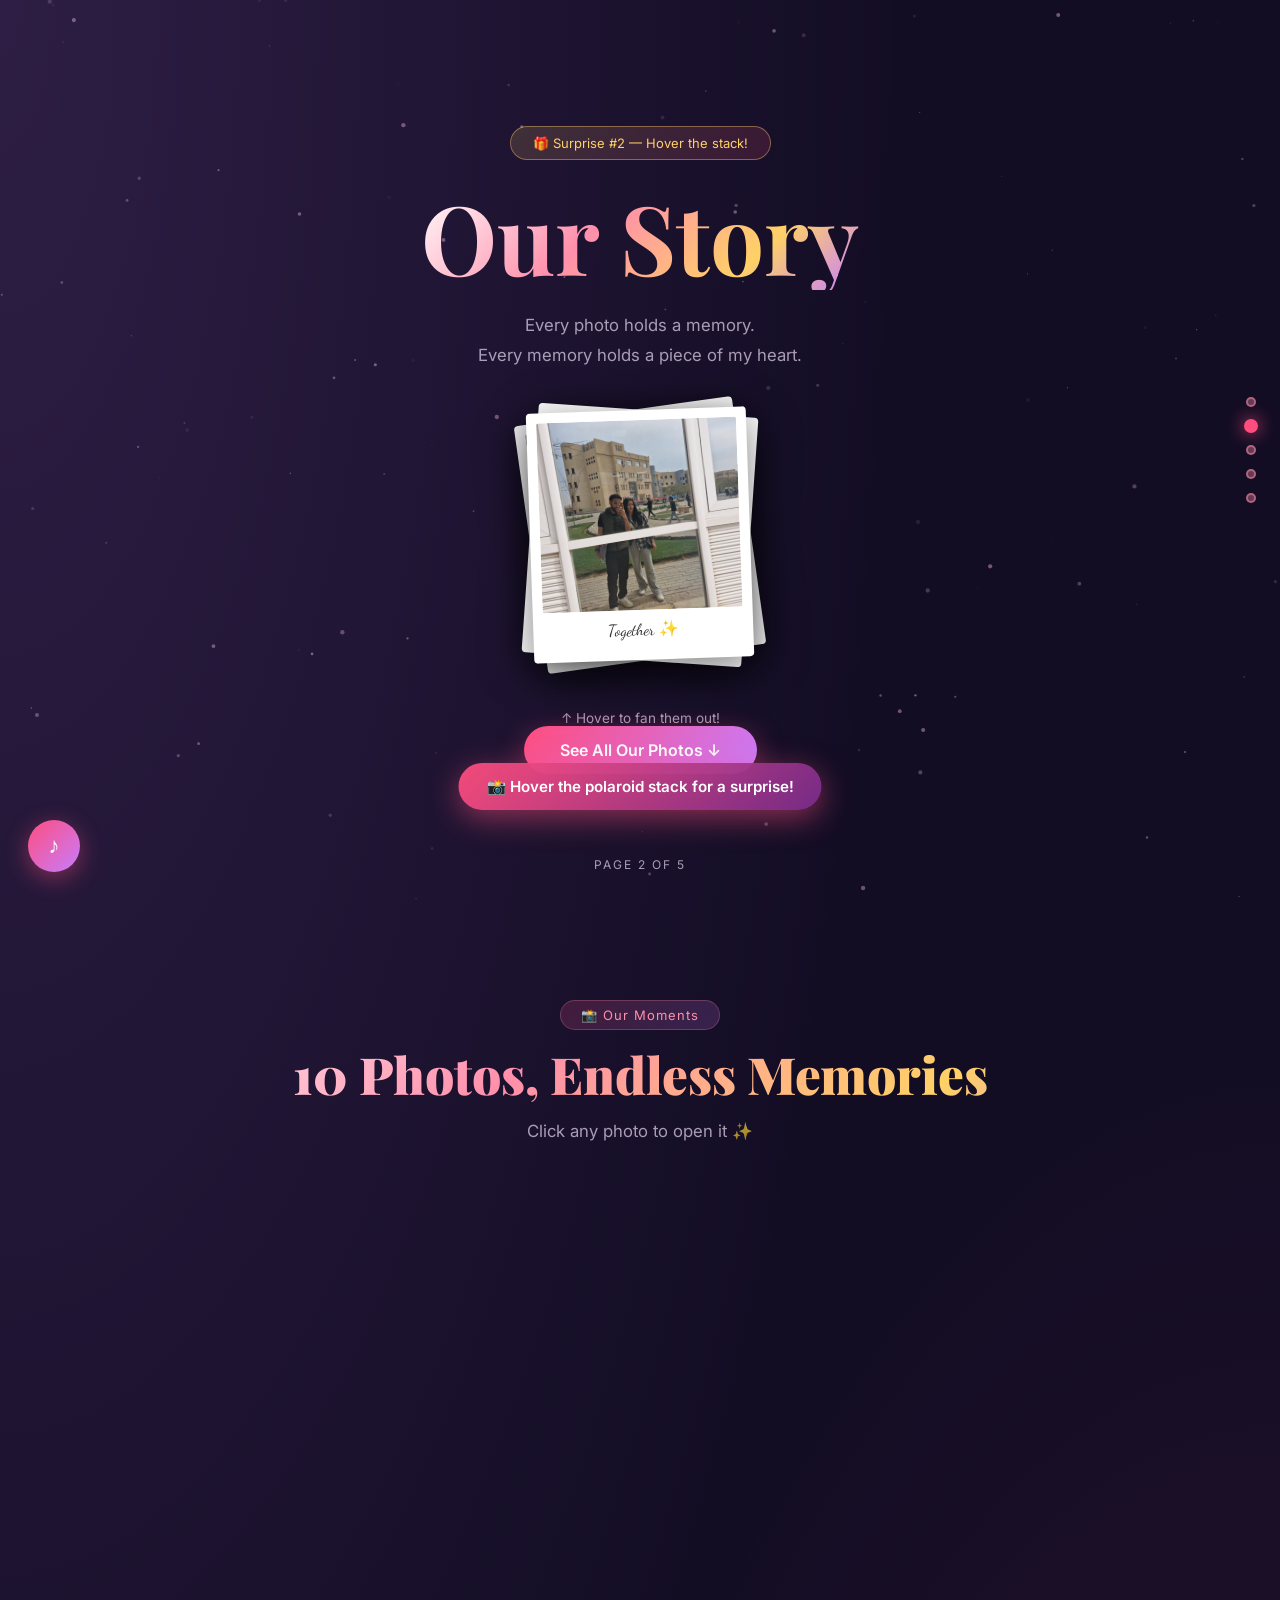
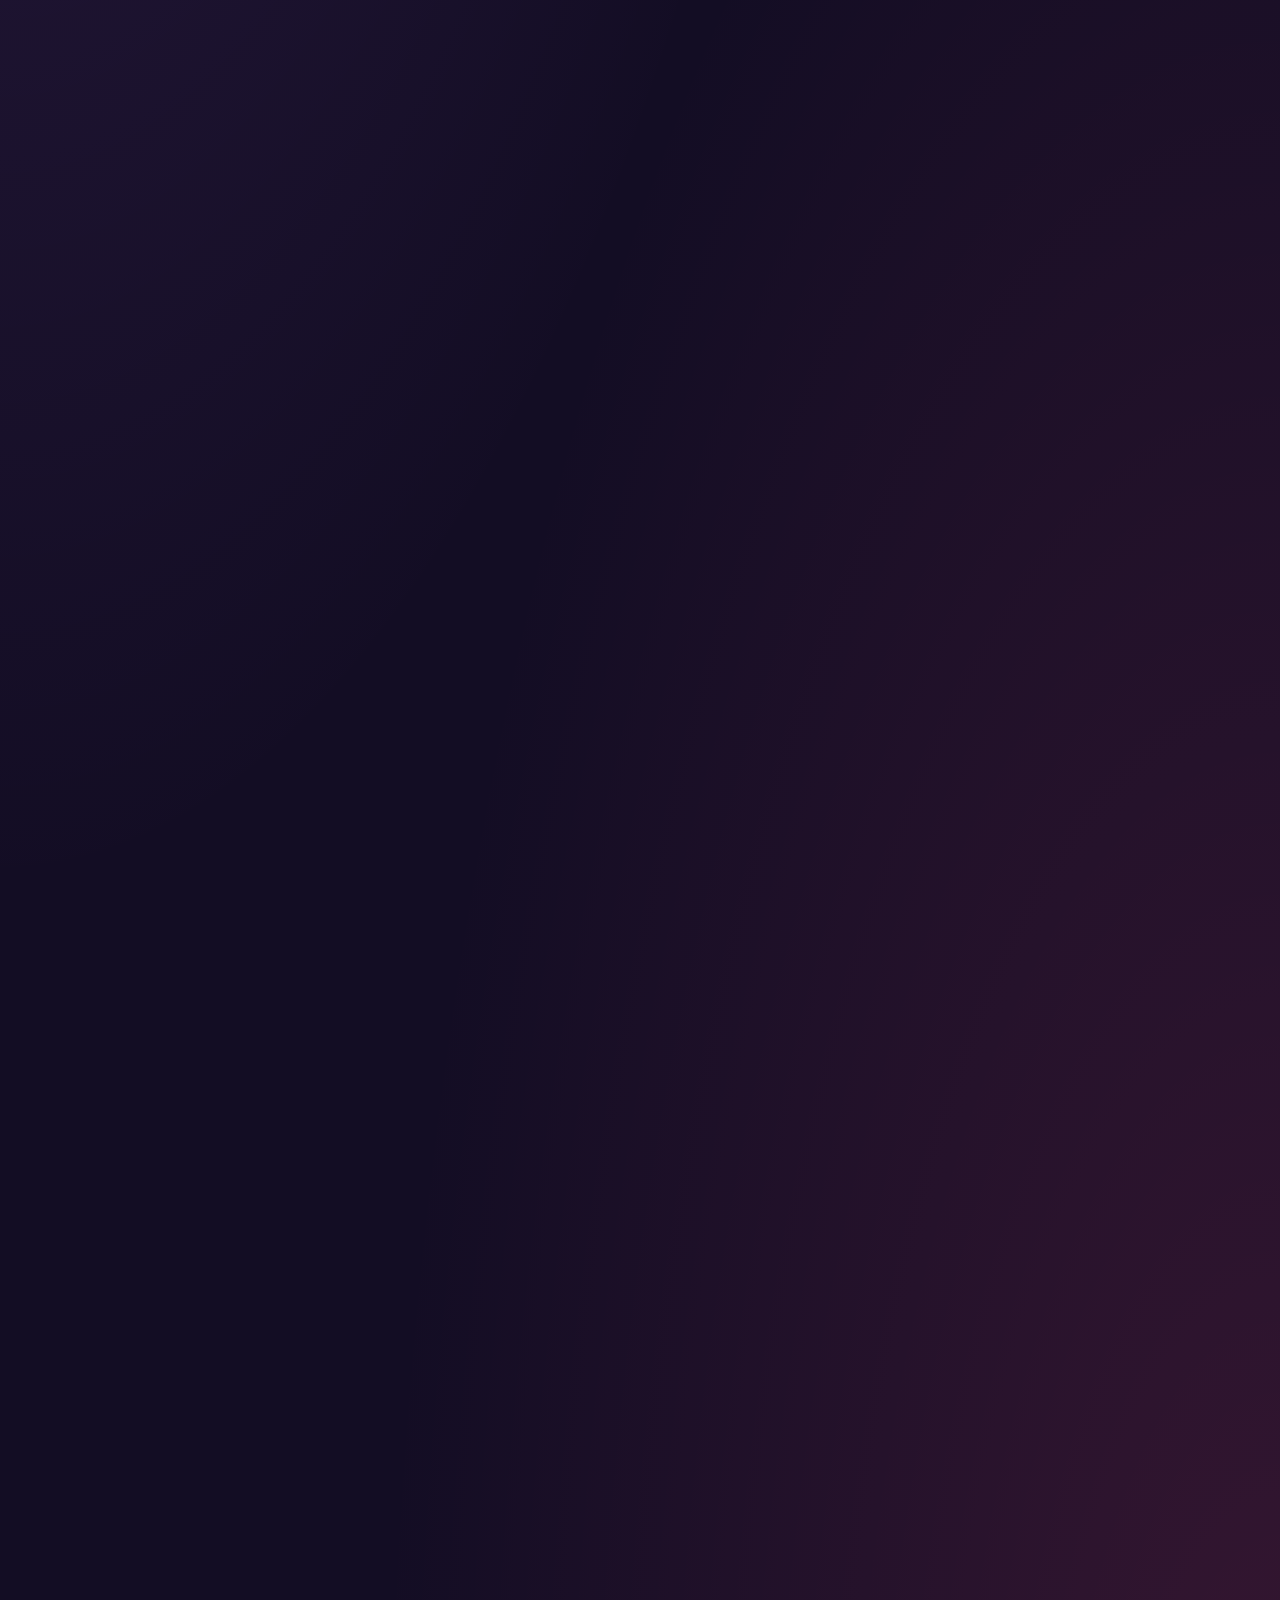
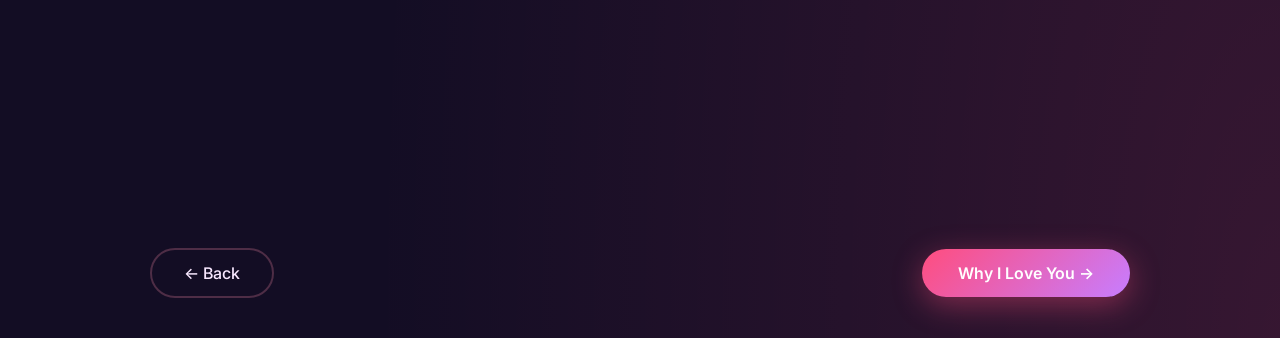
==== mygirl/page2.html @ 797c7a79 "Add files via upload" ====
<!DOCTYPE html>
<html lang="en">
<head>
  <meta charset="UTF-8"/>
  <meta name="viewport" content="width=device-width, initial-scale=1.0"/>
  <title>Our Story 📸 — Page 2</title>
  <link href="https://fonts.googleapis.com/css2?family=Playfair+Display:ital,wght@0,400;0,700;0,900;1,400;1,700&family=Inter:wght@300;400;500;600&family=Dancing+Script:wght@400;700&display=swap" rel="stylesheet"/>
  <link rel="stylesheet" href="shared.css"/>
  <style>
    body {
      background:
        radial-gradient(ellipse at 0% 0%, rgba(199,125,255,0.15) 0%, transparent 50%),
        radial-gradient(ellipse at 100% 100%, rgba(255,77,126,0.15) 0%, transparent 50%),
        var(--dark2);
    }

    /* ===== HERO ===== */
    .p2-hero {
      min-height: 100vh; display:flex; align-items:center; justify-content:center;
      text-align:center; position:relative; overflow:hidden; padding:40px 20px;
    }
    .p2-hero-content { position:relative; z-index:5; max-width:700px; }
    .surprise-badge {
      display:inline-flex; align-items:center; gap:8px;
      background: linear-gradient(135deg, rgba(255,209,102,0.15), rgba(255,77,126,0.15));
      border: 1px solid rgba(255,209,102,0.4); border-radius:50px;
      padding:8px 22px; font-size:13px; color:var(--gold); margin-bottom:24px;
      animation: glow-badge 2s ease-in-out infinite;
    }
    @keyframes glow-badge { 0%,100%{box-shadow:0 0 10px rgba(255,209,102,0.2)} 50%{box-shadow:0 0 30px rgba(255,209,102,0.5)} }

    .p2-title {
      font-family:var(--font-head);
      font-size:clamp(3rem,8vw,6rem);
      line-height:1.1; margin-bottom:20px;
    }
    .p2-sub { color:var(--muted); font-size:1.05rem; line-height:1.8; margin-bottom:40px; }

    /* Polaroid stack surprise */
    .polaroid-stack {
      position:relative; width:220px; height:250px;
      margin: 0 auto 50px; cursor:pointer;
    }
    .polaroid-stack .pol {
      position:absolute; inset:0;
      background:white; border-radius:4px;
      padding:10px 10px 40px;
      box-shadow: 0 10px 40px rgba(0,0,0,0.5);
      transition: all 0.5s cubic-bezier(0.34,1.56,0.64,1);
    }
    .polaroid-stack .pol img { width:100%; height:190px; object-fit:cover; border-radius:2px; }
    .polaroid-stack .pol:nth-child(1) { transform: rotate(-8deg); z-index:1; }
    .polaroid-stack .pol:nth-child(2) { transform: rotate(4deg); z-index:2; }
    .polaroid-stack .pol:nth-child(3) { transform: rotate(-2deg); z-index:3; }
    .polaroid-stack .pol-caption {
      text-align:center; color:#333; font-family:var(--font-script);
      font-size:1rem; margin-top:6px;
    }
    .polaroid-stack:hover .pol:nth-child(1) { transform: rotate(-22deg) translate(-80px, 10px); }
    .polaroid-stack:hover .pol:nth-child(2) { transform: rotate(0deg); }
    .polaroid-stack:hover .pol:nth-child(3) { transform: rotate(18deg) translate(80px, 10px); }
    .pol-hint { color:var(--muted); font-size:0.85rem; margin-top:30px; animation:pulse-text 2s infinite; }
    @keyframes pulse-text { 0%,100%{opacity:.5} 50%{opacity:1} }

    /* ===== GALLERY SECTION ===== */
    .gallery-section { padding:100px 40px; position:relative; z-index:5; }
    .gallery-section .section-header { text-align:center; margin-bottom:60px; }

    .masonry-grid {
      columns: 3; column-gap: 20px;
      max-width: 1100px; margin: 0 auto;
    }
    @media(max-width:900px){ .masonry-grid{columns:2;} }
    @media(max-width:560px){ .masonry-grid{columns:1;} }

    .masonry-item {
      break-inside: avoid; margin-bottom:20px;
      border-radius:18px; overflow:hidden;
      position:relative; cursor:pointer;
      box-shadow: 0 8px 30px rgba(0,0,0,0.5);
      transition: transform 0.35s ease, box-shadow 0.35s ease;
    }
    .masonry-item:hover { transform:translateY(-8px) scale(1.02); box-shadow:0 20px 60px rgba(255,77,126,0.35); }

    .masonry-item img { width:100%; display:block; }
    .masonry-item .overlay {
      position:absolute; inset:0;
      background:linear-gradient(to top, rgba(10,6,18,0.85) 0%, transparent 55%);
      opacity:0; transition:opacity 0.3s;
      display:flex; flex-direction:column;
      justify-content:flex-end; padding:20px;
    }
    .masonry-item:hover .overlay { opacity:1; }
    .overlay-heart { font-size:2rem; }
    .overlay-cap { color:white; font-family:var(--font-script); font-size:1.1rem; margin-top:4px; }

    /* ===== LIGHTBOX ===== */
    .lightbox {
      display:none; position:fixed; inset:0;
      background:rgba(0,0,0,0.96); z-index:10000;
      align-items:center; justify-content:center;
    }
    .lightbox.open { display:flex; }
    .lb-inner { text-align:center; max-width:90vw; }
    .lb-inner img { max-height:80vh; max-width:100%; border-radius:16px; }
    .lb-cap { color:var(--pink); font-family:var(--font-script); font-size:1.3rem; margin-top:14px; }
    .lb-close { position:fixed; top:20px; left:20px; background:rgba(255,77,126,0.2); border:1px solid var(--rose); color:white; width:44px; height:44px; border-radius:50%; font-size:1.2rem; cursor:pointer; display:flex;align-items:center;justify-content:center; transition:all .2s; }
    .lb-close:hover{background:var(--rose);}
    .lb-prev,.lb-next { position:fixed; top:50%; transform:translateY(-50%); background:rgba(255,77,126,0.2); border:1px solid var(--rose); color:white; width:44px; height:44px; border-radius:50%; font-size:1.4rem; cursor:pointer; display:flex;align-items:center;justify-content:center; transition:all .2s; }
    .lb-prev{right:20px;} .lb-next{left:70px;}
    .lb-prev:hover,.lb-next:hover{background:var(--rose);}
  </style>
</head>
<body>
  <canvas id="particleCanvas"></canvas>
  <button class="music-orb" id="musicOrb" onclick="toggleMusic()">♪</button>
  <nav class="page-nav">
    <a href="index.html" class="nav-dot" title="Welcome"></a>
    <a href="page2.html" class="nav-dot active" title="Our Story"></a>
    <a href="page3.html" class="nav-dot" title="Why I Love You"></a>
    <a href="page4.html" class="nav-dot" title="Your Future"></a>
    <a href="page5.html" class="nav-dot" title="Forever"></a>
  </nav>
  <div class="page-label">Page 2 of 5</div>

  <!-- Lightbox -->
  <div class="lightbox" id="lightbox">
    <button class="lb-close" onclick="closeLB()">✕</button>
    <button class="lb-prev" onclick="prevLB()">‹</button>
    <button class="lb-next" onclick="nextLB()">›</button>
    <div class="lb-inner">
      <img id="lbImg" src="" alt=""/>
      <p class="lb-cap" id="lbCap"></p>
    </div>
  </div>

  <!-- HERO -->
  <section class="p2-hero">
    <div class="p2-hero-content page-enter">
      <div class="surprise-badge">🎁 Surprise #2 — Hover the stack!</div>
      <h1 class="p2-title gradient-text">Our Story</h1>
      <p class="p2-sub">Every photo holds a memory.<br/>Every memory holds a piece of my heart.</p>

      <!-- Polaroid stack -->
      <div class="polaroid-stack" id="polStack">
        <div class="pol">
          <img src="WhatsApp Image 2026-04-24 at 10.09.18 PM.jpeg" alt="Us"/>
          <p class="pol-caption">Us 💕</p>
        </div>
        <div class="pol">
          <img src="WhatsApp Image 2026-04-24 at 10.09.34 PM.jpeg" alt="Smiling"/>
          <p class="pol-caption">Your smile 🌸</p>
        </div>
        <div class="pol">
          <img src="WhatsApp Image 2026-04-24 at 10.08.57 PM.jpeg" alt="Together"/>
          <p class="pol-caption">Together ✨</p>
        </div>
      </div>
      <p class="pol-hint">↑ Hover to fan them out!</p>

      <a href="#gallery" class="btn-primary">See All Our Photos ↓</a>
    </div>
  </section>

  <!-- GALLERY -->
  <section class="gallery-section" id="gallery">
    <div class="section-header reveal">
      <div class="section-tag">📸 Our Moments</div>
      <h2 class="section-title gradient-text">10 Photos, Endless Memories</h2>
      <p class="section-sub">Click any photo to open it ✨</p>
    </div>

    <div class="masonry-grid" id="masonryGrid">
      <!-- photos injected by JS -->
    </div>
  </section>

  <!-- NAV -->
  <div class="page-arrow-nav">
    <a href="index.html" class="btn-outline">← Back</a>
    <a href="page3.html" class="btn-primary">Why I Love You →</a>
  </div>

  <script src="shared.js"></script>
  <script>
    const photos = [
      { src:'WhatsApp Image 2026-04-24 at 10.09.18 PM.jpeg', cap:'The best selfie ever 💕' },
      { src:'WhatsApp Image 2026-04-24 at 10.08.57 PM.jpeg', cap:'Mirror of love 🪞' },
      { src:'WhatsApp Image 2026-04-24 at 10.09.34 PM.jpeg', cap:'Your smile lights everything ✨' },
      { src:'WhatsApp Image 2026-04-24 at 10.10.22 PM.jpeg', cap:'Cutest panda hugger 🐼' },
      { src:'WhatsApp Image 2026-04-24 at 10.11.05 PM.jpeg', cap:'Even on a screen, beautiful 💻' },
      { src:'WhatsApp Image 2026-04-24 at 10.11.24 PM.jpeg', cap:'Simply stunning 🌸' },
      { src:'WhatsApp Image 2026-04-24 at 10.11.37 PM.jpeg', cap:'My favourite look 👑' },
      { src:'WhatsApp Image 2026-04-24 at 10.12.26 PM.jpeg', cap:'That smirk... 😍' },
      { src:'WhatsApp Image 2026-04-24 at 10.42.33 PM.jpeg', cap:'Glowing in lavender 💜' },
      { src:'WhatsApp Image 2026-04-24 at 10.42.51 PM.jpeg', cap:'Those eyes though 👀💚' },
    ];

    // Build grid
    const grid = document.getElementById('masonryGrid');
    photos.forEach((p, i) => {
      const div = document.createElement('div');
      div.className = 'masonry-item reveal';
      div.innerHTML = `
        <img src="${p.src}" alt="${p.cap}" loading="lazy"/>
        <div class="overlay">
          <div class="overlay-heart">💖</div>
          <p class="overlay-cap">${p.cap}</p>
        </div>`;
      div.addEventListener('click', () => openLB(i));
      grid.appendChild(div);
    });

    // Lightbox
    let cur = 0;
    function openLB(i) { cur=i; document.getElementById('lbImg').src=photos[i].src; document.getElementById('lbCap').textContent=photos[i].cap; document.getElementById('lightbox').classList.add('open'); document.body.style.overflow='hidden'; }
    function closeLB() { document.getElementById('lightbox').classList.remove('open'); document.body.style.overflow=''; }
    function prevLB() { cur=(cur-1+photos.length)%photos.length; openLB(cur); }
    function nextLB() { cur=(cur+1)%photos.length; openLB(cur); }
    document.getElementById('lightbox').addEventListener('click', e=>{ if(e.target===document.getElementById('lightbox')) closeLB(); });
    document.addEventListener('keydown', e=>{ if(e.key==='Escape') closeLB(); if(e.key==='ArrowLeft') nextLB(); if(e.key==='ArrowRight') prevLB(); });
  </script>
</body>
</html>
---- mygirl/shared.css ----
/* ===== SHARED GLOBAL STYLES ===== */
@import url('https://fonts.googleapis.com/css2?family=Playfair+Display:ital,wght@0,400;0,700;0,900;1,400;1,700&family=Inter:wght@300;400;500;600&family=Dancing+Script:wght@400;700&display=swap');

*, *::before, *::after { margin:0; padding:0; box-sizing:border-box; }

:root {
  --rose:    #ff4d7e;
  --pink:    #ff8fab;
  --lavender:#c77dff;
  --purple:  #7b2d8b;
  --gold:    #ffd166;
  --cream:   #fff0f3;
  --dark:    #0a0612;
  --dark2:   #130d24;
  --glass:   rgba(255,255,255,0.06);
  --glass-b: rgba(255,143,171,0.25);
  --text:    #f8e8ff;
  --muted:   rgba(248,232,255,0.65);
  --font-head: 'Playfair Display', Georgia, serif;
  --font-body: 'Inter', sans-serif;
  --font-script: 'Dancing Script', cursive;
}

html { scroll-behavior: smooth; }

body {
  font-family: var(--font-body);
  background: var(--dark);
  color: var(--text);
  overflow-x: hidden;
  min-height: 100vh;
  cursor: url("data:image/svg+xml;utf8,<svg xmlns='http://www.w3.org/2000/svg' width='28' height='28' viewBox='0 0 28 28'><text y='22' font-size='22'>💕</text></svg>"), auto;
}

/* ===== CANVAS PARTICLES ===== */
#particleCanvas {
  position: fixed; inset: 0;
  pointer-events: none;
  z-index: 0;
  opacity: 0.5;
}

/* ===== PAGE NAV DOTS ===== */
.page-nav {
  position: fixed;
  right: 24px; top: 50%;
  transform: translateY(-50%);
  display: flex; flex-direction: column; gap: 14px;
  z-index: 100;
}
.nav-dot {
  width: 10px; height: 10px;
  border-radius: 50%;
  background: rgba(255,143,171,0.35);
  border: 2px solid rgba(255,143,171,0.5);
  transition: all 0.3s;
  cursor: pointer;
  position: relative;
}
.nav-dot::after {
  content: attr(title);
  position: absolute; right: 20px; top: 50%;
  transform: translateY(-50%);
  background: rgba(10,6,18,0.85);
  color: var(--pink); font-size: 11px;
  padding: 3px 8px; border-radius: 6px;
  white-space: nowrap; opacity: 0;
  pointer-events: none;
  transition: opacity 0.2s;
}
.nav-dot:hover::after { opacity: 1; }
.nav-dot.active { background: var(--rose); border-color: var(--rose); transform: scale(1.4); box-shadow: 0 0 12px var(--rose); }
.nav-dot:hover:not(.active) { background: var(--pink); border-color: var(--pink); }

/* ===== MUSIC ORB ===== */
.music-orb {
  position: fixed; bottom: 28px; left: 28px; z-index: 999;
  width: 52px; height: 52px;
  background: linear-gradient(135deg, var(--rose), var(--lavender));
  border: none; border-radius: 50%;
  color: white; font-size: 1.4rem;
  cursor: pointer;
  box-shadow: 0 6px 24px rgba(255,77,126,0.45);
  transition: all 0.3s;
  animation: pulse-orb 2.5s ease-in-out infinite;
}
.music-orb:hover { transform: scale(1.15); }
.music-orb.playing { animation: spin-slow 3s linear infinite; }

@keyframes pulse-orb { 0%,100%{box-shadow:0 6px 24px rgba(255,77,126,0.45)} 50%{box-shadow:0 6px 40px rgba(255,77,126,0.8)} }
@keyframes spin-slow { to { transform: rotate(360deg); } }

/* ===== PAGE LABEL ===== */
.page-label {
  position: fixed; bottom: 28px; left: 50%; transform: translateX(-50%);
  font-size: 12px; color: var(--muted); letter-spacing: 2px;
  font-family: var(--font-body); text-transform: uppercase;
  z-index: 100;
}

/* ===== BUTTONS ===== */
.btn-primary {
  display: inline-flex; align-items: center; gap: 8px;
  background: linear-gradient(135deg, var(--rose), var(--lavender));
  color: white; text-decoration: none;
  padding: 14px 36px; border-radius: 50px;
  font-family: var(--font-body); font-size: 1rem; font-weight: 600;
  box-shadow: 0 8px 30px rgba(255,77,126,0.4);
  transition: all 0.3s; border: none; cursor: pointer;
}
.btn-primary:hover { transform: translateY(-3px) scale(1.04); box-shadow: 0 16px 50px rgba(255,77,126,0.6); }

.btn-outline {
  display: inline-flex; align-items: center; gap: 8px;
  background: transparent;
  border: 2px solid var(--glass-b);
  color: var(--text); text-decoration: none;
  padding: 13px 32px; border-radius: 50px;
  font-family: var(--font-body); font-size: 1rem; font-weight: 500;
  transition: all 0.3s;
}
.btn-outline:hover { border-color: var(--pink); color: var(--pink); transform: translateY(-2px); }

/* ===== GRADIENT TEXT ===== */
.gradient-text {
  background: linear-gradient(135deg, #fff 0%, var(--pink) 40%, var(--gold) 75%, var(--lavender) 100%);
  -webkit-background-clip: text; -webkit-text-fill-color: transparent; background-clip: text;
}

/* ===== GLASS CARD ===== */
.glass-card {
  background: var(--glass);
  border: 1px solid var(--glass-b);
  border-radius: 24px;
  backdrop-filter: blur(16px);
}

/* ===== SECTION HEADER ===== */
.section-tag {
  display: inline-block;
  background: linear-gradient(135deg, rgba(255,77,126,0.18), rgba(199,125,255,0.18));
  border: 1px solid var(--glass-b); border-radius: 50px;
  padding: 6px 20px; font-size: 13px; color: var(--pink);
  letter-spacing: 1px; margin-bottom: 14px;
}
.section-title {
  font-family: var(--font-head);
  font-size: clamp(2rem, 5vw, 3.2rem);
  font-weight: 900; line-height: 1.2;
}
.section-sub { color: var(--muted); font-size: 1.05rem; line-height: 1.7; margin-top: 12px; }

/* ===== REVEAL ANIMATIONS ===== */
.reveal {
  opacity: 0; transform: translateY(35px);
  transition: opacity 0.7s ease, transform 0.7s ease;
}
.reveal.visible { opacity: 1; transform: translateY(0); }

/* ===== BURST PARTICLE ===== */
.burst-particle {
  position: fixed; pointer-events: none; z-index: 9999;
  animation: burstFloat var(--dur, 1.5s) ease forwards;
}
@keyframes burstFloat {
  0%   { opacity: 1; transform: scale(0.5) translateY(0); }
  100% { opacity: 0; transform: scale(1.4) translateY(-120px) rotate(30deg); }
}

/* ===== FLOATING HEARTS ===== */
.fheart {
  position: fixed; pointer-events: none; z-index: 1;
  bottom: -60px; animation: fheartRise linear forwards;
  opacity: 0;
}
@keyframes fheartRise {
  0%   { opacity:0; transform: translateX(0) rotate(0); }
  10%  { opacity:.7; }
  90%  { opacity:.3; }
  100% { opacity:0; transform: translateX(40px) rotate(360deg) translateY(-110vh); }
}

/* ===== PAGE TRANSITIONS ===== */
.page-enter { animation: pageIn 0.6s ease both; }
@keyframes pageIn { from { opacity:0; transform:translateY(20px); } to { opacity:1; transform:translateY(0); } }

.hidden { display: none !important; }
.fade-out { animation: fadeOut 0.6s ease forwards; }
@keyframes fadeOut { to { opacity:0; transform:scale(1.05); } }
.animate-in { animation: pageIn 0.8s ease both; }

/* ===== PREV/NEXT NAV ===== */
.page-arrow-nav {
  display: flex; justify-content: space-between; align-items: center;
  padding: 40px 60px; max-width: 1100px; margin: 0 auto;
  position: relative; z-index: 10;
}

/* ===== RESPONSIVE ===== */
@media (max-width: 768px) {
  .page-nav { display: none; }
  .page-arrow-nav { padding: 30px 20px; }
}
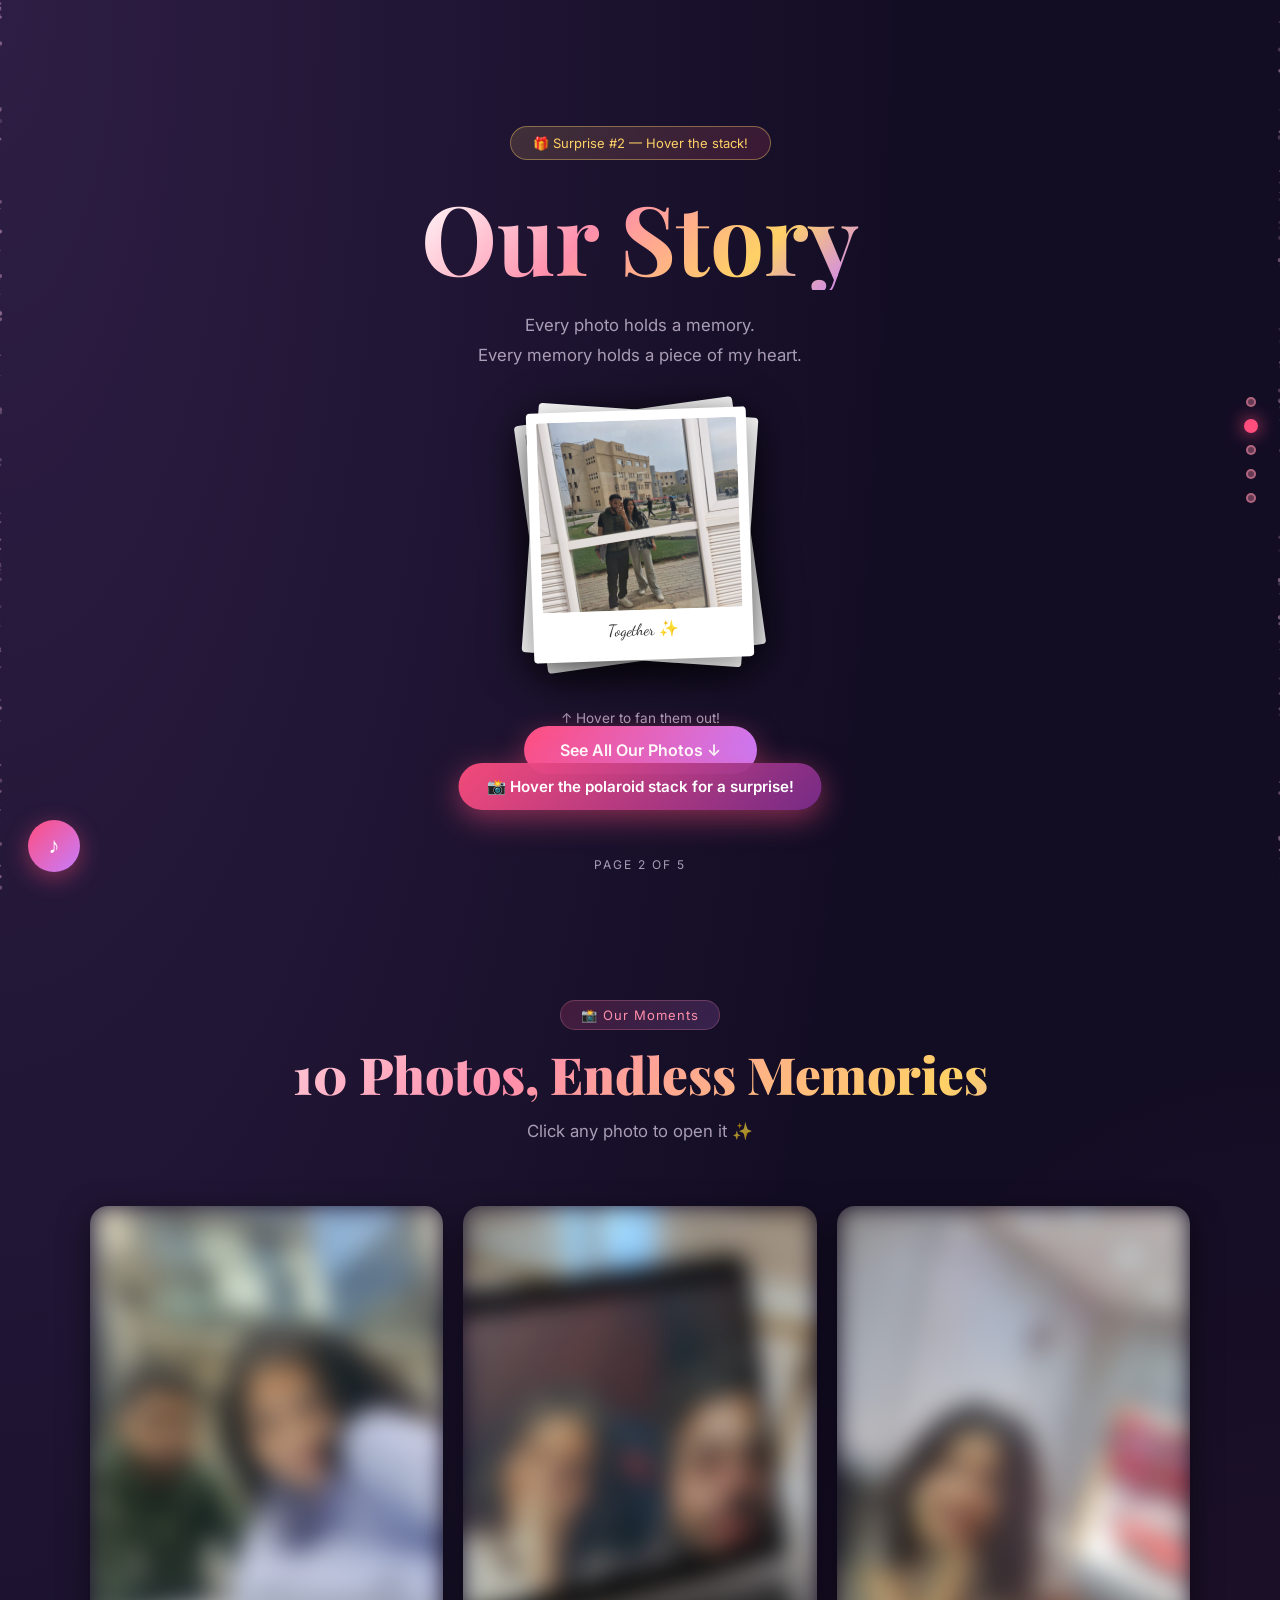
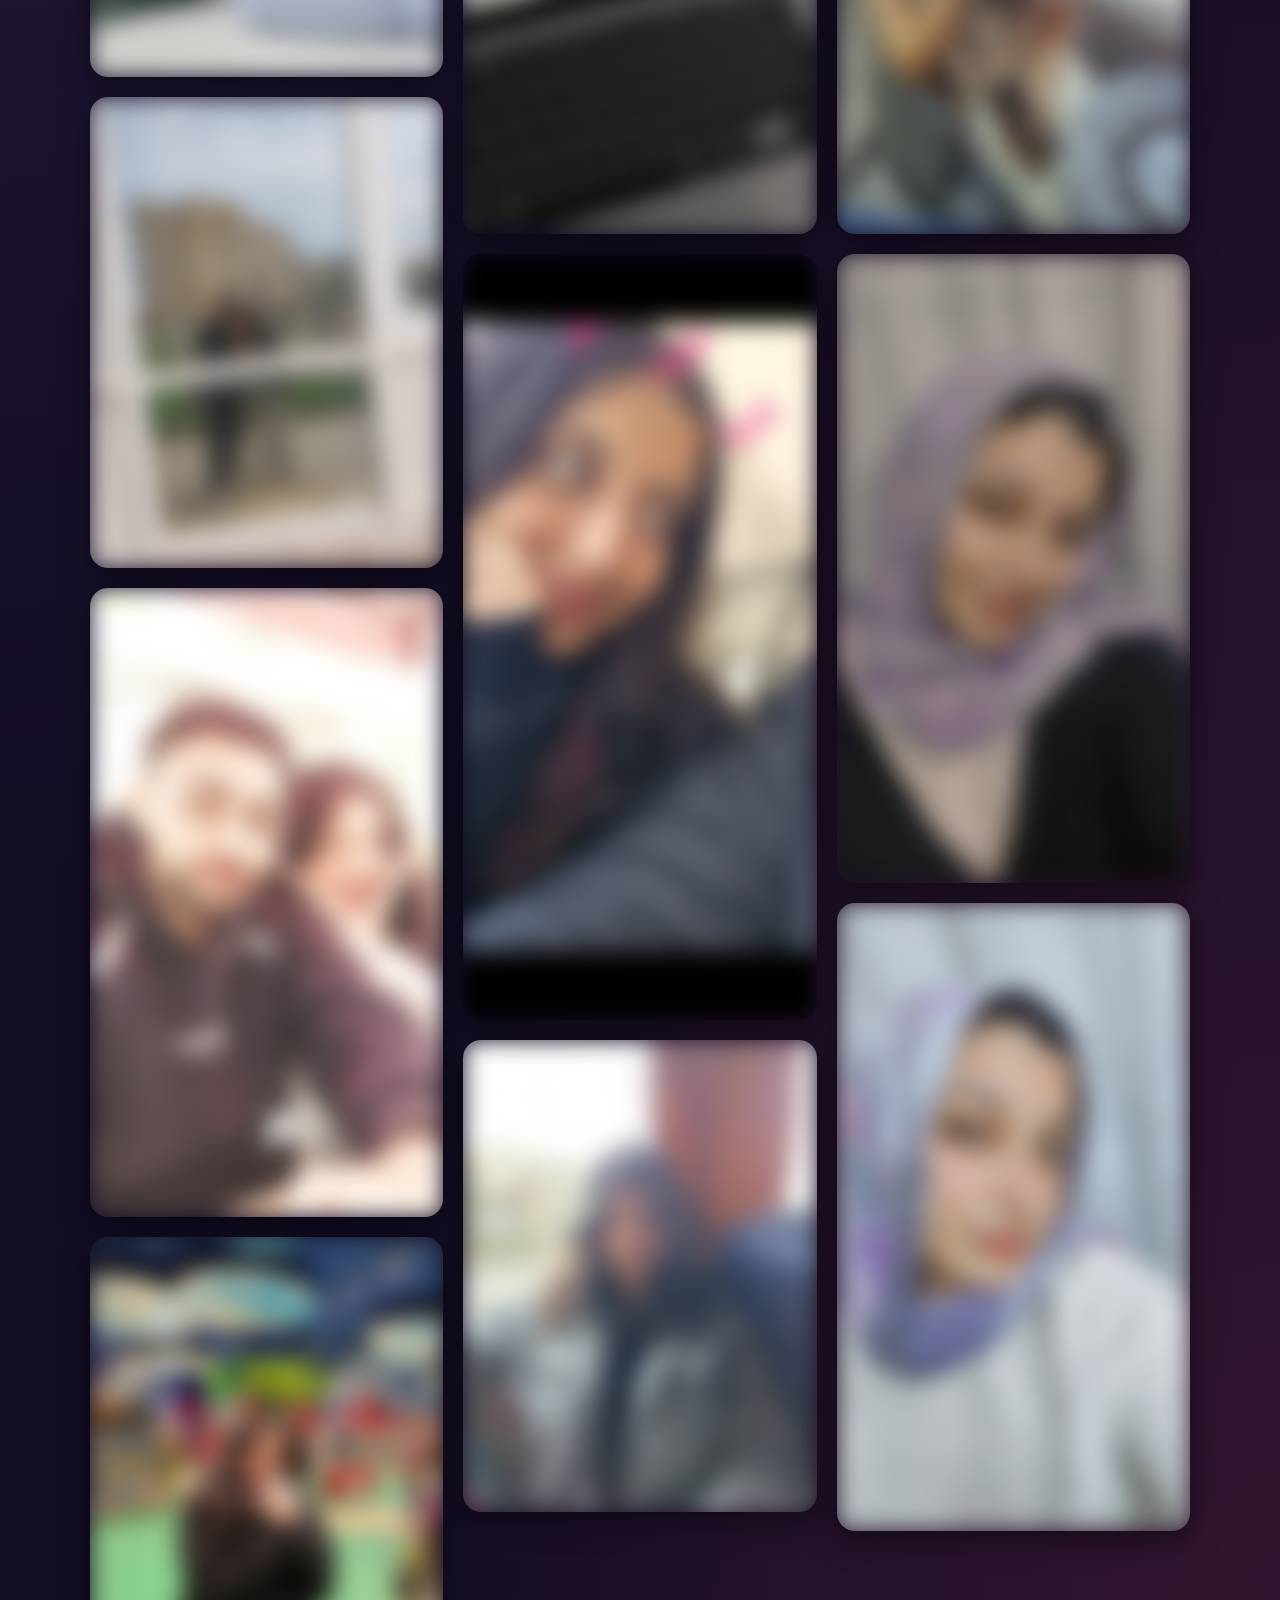
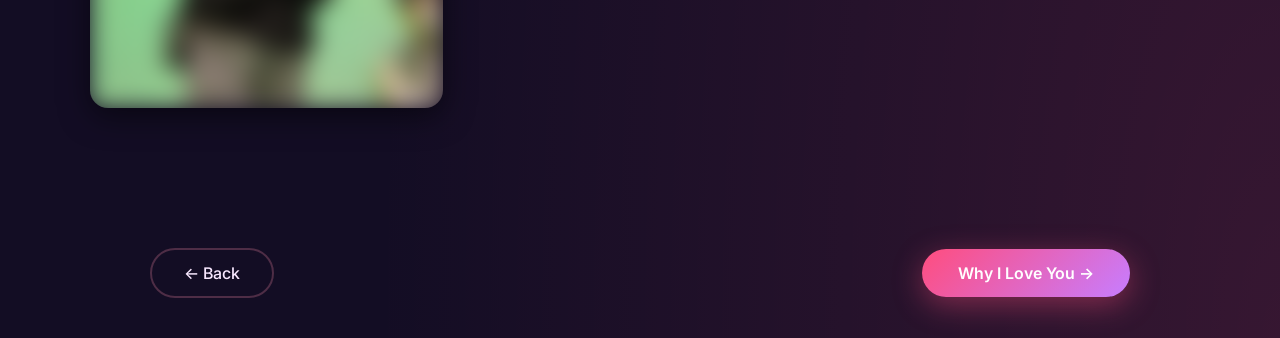
==== commit 2e8cfe34: "Update page2.html" ====
--- a/mygirl/page2.html
+++ b/mygirl/page2.html
@@ -82,7 +82,14 @@
     }
     .masonry-item:hover { transform:translateY(-8px) scale(1.02); box-shadow:0 20px 60px rgba(255,77,126,0.35); }
 
-    .masonry-item img { width:100%; display:block; }
+    .masonry-item img {
+      width:100%; display:block;
+      filter: blur(12px); /* Blurry by default */
+      transition: filter 0.5s ease;
+    }
+    .masonry-item:hover img {
+      filter: blur(4px); /* Slightly clearer on hover */
+    }
     .masonry-item .overlay {
       position:absolute; inset:0;
       background:linear-gradient(to top, rgba(10,6,18,0.85) 0%, transparent 55%);
@@ -209,6 +216,11 @@
         </div>`;
       div.addEventListener('click', () => openLB(i));
       grid.appendChild(div);
+      
+      // Fix reveal issue: trigger the visible class with a slight stagger
+      setTimeout(() => {
+        div.classList.add('visible');
+      }, i * 100 + 200);
     });
 
     // Lightbox
